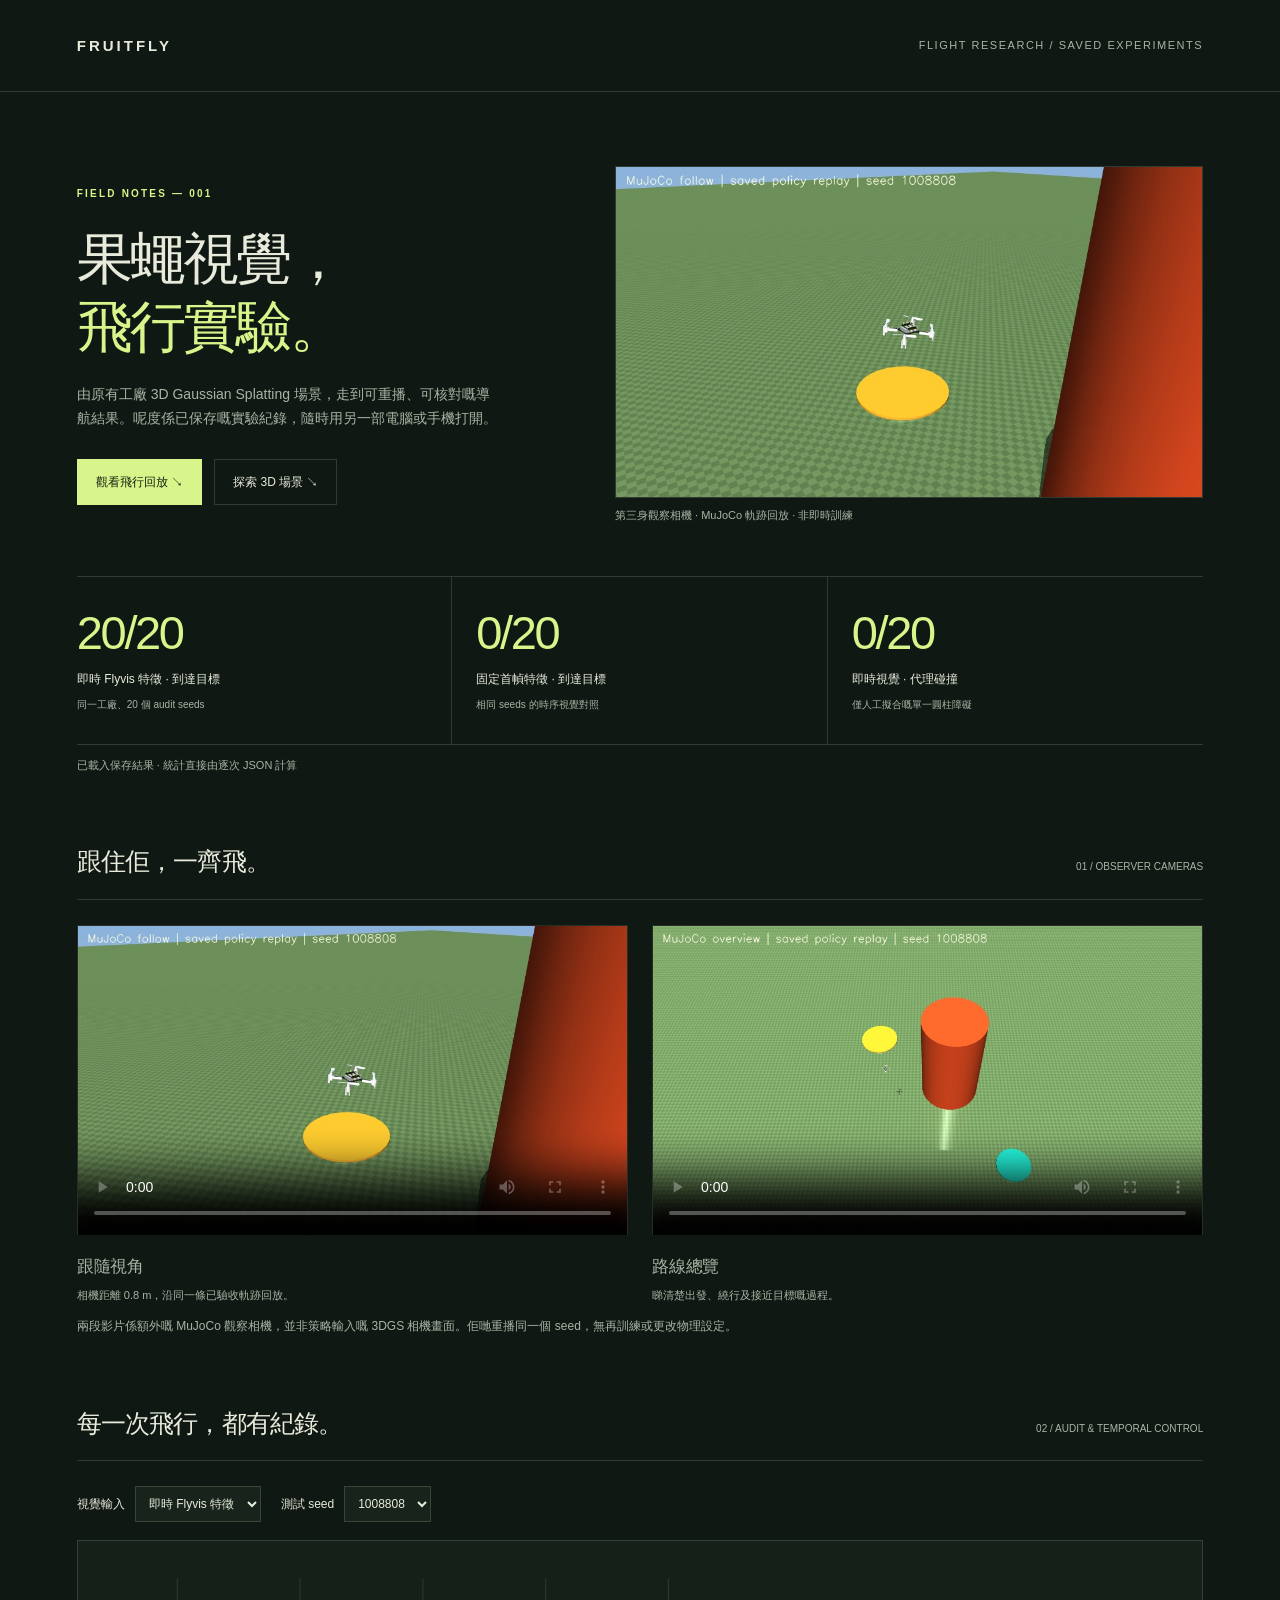
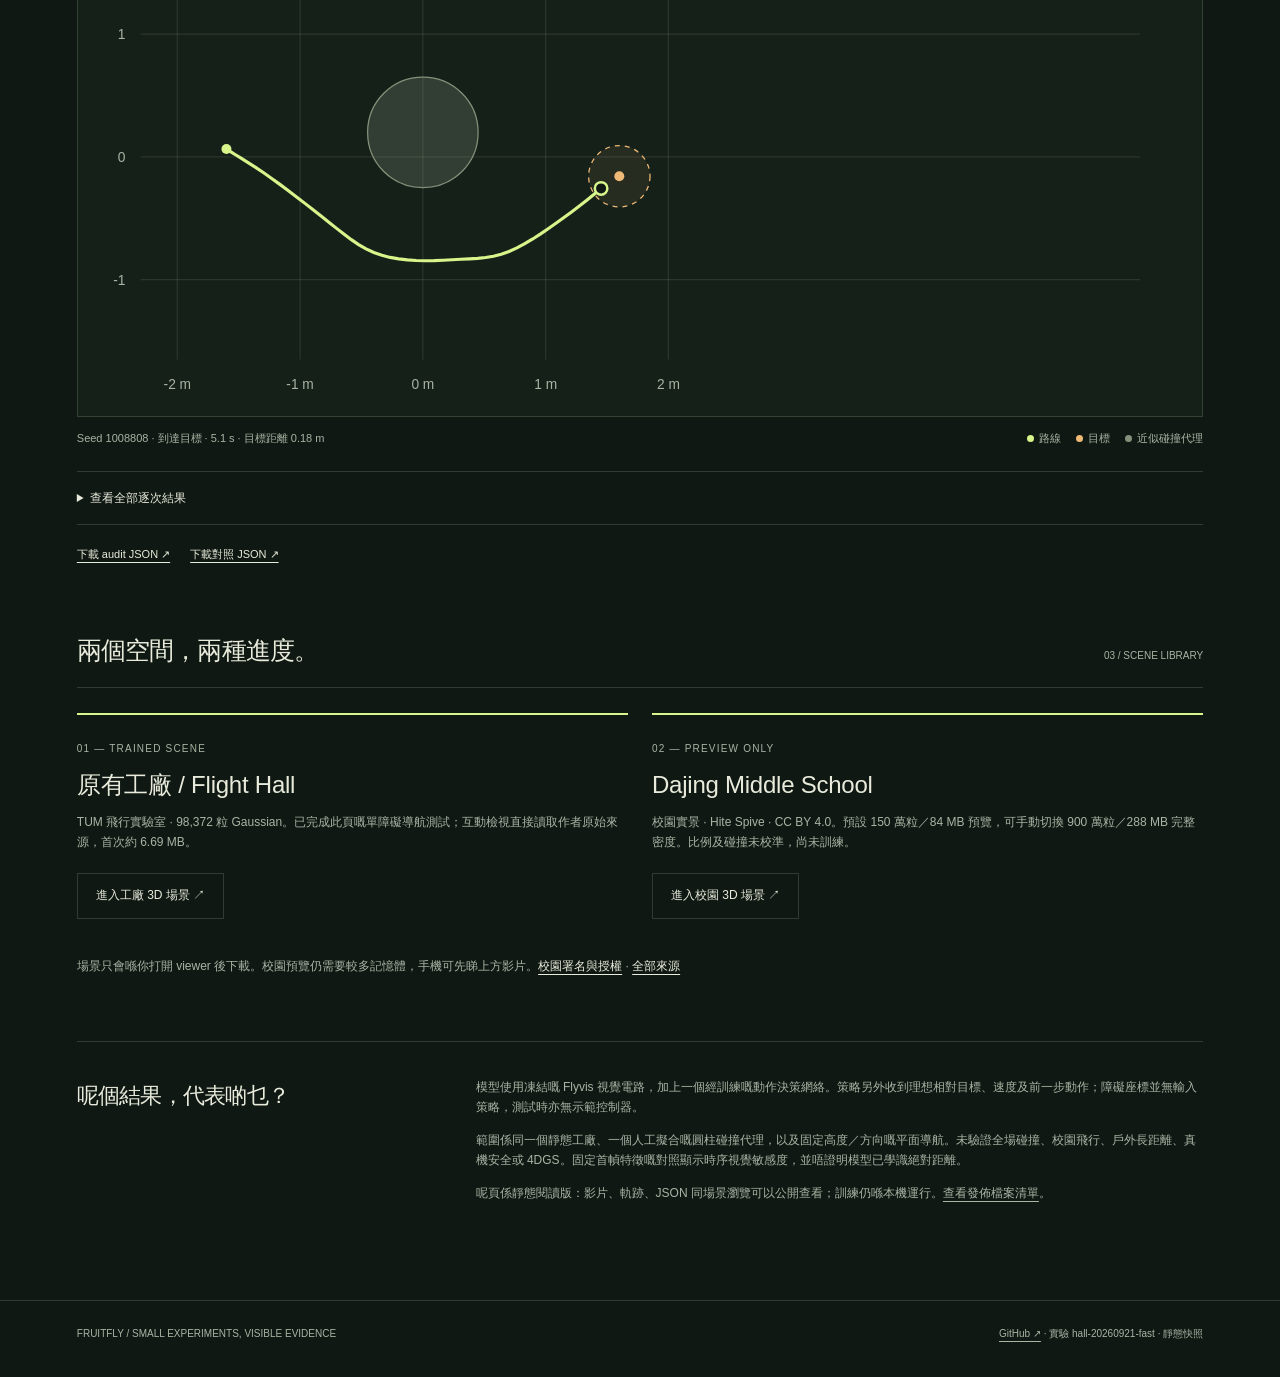
==== site/index.html @ 416f7c4f "Publish interactive scenes and saved flight experiments" ====
<!doctype html>
<html lang="zh-Hant">
<head>
<meta charset="utf-8"><meta name="viewport" content="width=device-width,initial-scale=1">
<meta name="description" content="FruitFly 果蠅視覺飛行實驗：已保存的真實 3DGS 工廠避障結果、軌跡回放與校園場景。">
<title>FruitFly · 飛行實驗紀錄</title>
<style>
:root{color-scheme:dark;--bg:#101813;--paper:#e8ebdb;--muted:#a9b4a4;--line:#d7e4c32b;--accent:#d7f58a;--amber:#efb976}*{box-sizing:border-box}body{margin:0;background:var(--bg);color:var(--paper);font-family:"Avenir Next","PingFang TC","Noto Sans TC",sans-serif;line-height:1.7}a{color:inherit;text-underline-offset:4px}button,select{font:inherit}a:focus-visible,button:focus-visible,select:focus-visible,summary:focus-visible{outline:2px solid var(--accent);outline-offset:5px}header,main,footer{max-width:1300px;margin:auto;padding-left:6vw;padding-right:6vw}header{height:92px;display:flex;justify-content:space-between;align-items:center;border-bottom:1px solid var(--line)}.brand{font-size:15px;font-weight:700;letter-spacing:.2em;text-decoration:none}.edition{color:var(--muted);font-size:11px;letter-spacing:.14em}.hero{padding-top:74px;display:grid;grid-template-columns:1fr 1.2fr;gap:48px;align-items:center}.eyebrow{font-size:10px;letter-spacing:.22em;font-weight:600;color:var(--accent);text-transform:uppercase}h1{font-weight:500;font-size:clamp(37px,4.4vw,64px);line-height:1.2;letter-spacing:-.05em;margin:23px 0}h1 span{color:var(--accent)}.lead{font-size:14px;color:var(--muted);max-width:420px}.actions{display:flex;gap:12px;flex-wrap:wrap;margin-top:28px}.button{display:inline-flex;align-items:center;justify-content:center;min-height:46px;padding:10px 18px;border:1px solid var(--line);text-decoration:none;font-size:12px}.button.primary{color:#182113;background:var(--accent);border-color:var(--accent)}.hero figure{margin:0;position:relative}.hero img{width:100%;height:auto;display:block;border:1px solid var(--line)}figcaption{font-size:11px;color:var(--muted);margin-top:9px;line-height:1.6}.metrics{display:grid;grid-template-columns:repeat(3,1fr);margin-top:52px;border-top:1px solid var(--line);border-bottom:1px solid var(--line)}.metric{padding:28px 24px;border-right:1px solid var(--line)}.metric:first-child{padding-left:0}.metric:last-child{border:0}.metric strong{display:block;color:var(--accent);font-size:47px;font-weight:400;line-height:1.2;letter-spacing:-.05em}.metric label{display:block;margin-top:7px;font-size:12px}.metric small{font-size:10px;color:var(--muted)}section{margin-top:65px}.section-title{display:flex;align-items:baseline;justify-content:space-between;gap:25px;border-bottom:1px solid var(--line);padding-bottom:16px;margin-bottom:25px}h2{font-size:25px;font-weight:500;letter-spacing:-.035em;margin:0}.section-title small{font-size:10px;color:var(--muted)}.video-grid{display:grid;grid-template-columns:1fr 1fr;gap:24px}.video-grid figure{margin:0}video{display:block;width:100%;background:#050905;border:1px solid var(--line)}h3{font-size:17px;font-weight:500;letter-spacing:-.01em;margin:18px 0 6px}.video-grid p,.scene-card p{font-size:12px;color:var(--muted);margin:0}.scene-grid{display:grid;grid-template-columns:1fr 1fr;gap:24px}.scene-card{border-top:2px solid var(--accent);padding:25px 0}.scene-card h3{font-size:24px;margin-top:8px}.scene-card .number{font-size:10px;color:var(--muted);letter-spacing:.12em}.scene-card .button{margin-top:20px}.note{color:var(--muted);font-size:12px;max-width:880px}.note a{color:var(--paper)}.controls{display:flex;gap:20px;flex-wrap:wrap;align-items:center;margin-bottom:18px;font-size:12px}.controls label{display:flex;gap:10px;align-items:center}.controls select{background:#18241b;color:var(--paper);border:1px solid var(--line);padding:9px;font-size:12px}#plot{width:100%;height:auto;display:block;border:1px solid var(--line);background:#152019}.plot-caption{display:flex;justify-content:space-between;gap:15px;flex-wrap:wrap;font-size:11px;color:var(--muted);margin-top:12px}.legend{display:flex;gap:15px}.dot{width:7px;height:7px;display:inline-block;border-radius:50%;margin-right:5px;background:var(--accent)}.dot.amber{background:var(--amber)}.dot.grey{background:#83917a}details{margin-top:23px;padding:16px 0;border-top:1px solid var(--line);border-bottom:1px solid var(--line)}summary{cursor:pointer;font-size:12px}.table-wrap{overflow-x:auto;margin-top:20px}table{border-collapse:collapse;width:100%;font-size:11px;white-space:nowrap;text-align:left}th,td{padding:10px;border-bottom:1px solid var(--line)}th{font-weight:500;color:var(--muted)}.downloads{display:flex;gap:20px;flex-wrap:wrap;margin-top:20px;font-size:11px}.scope{display:grid;grid-template-columns:1fr 2fr;gap:35px;padding:35px 0;border-top:1px solid var(--line)}.scope p{font-size:12px;color:var(--muted);margin:0 0 12px}.scope h2{font-size:22px}footer{margin-top:50px;padding-top:24px;padding-bottom:35px;border-top:1px solid var(--line);display:flex;justify-content:space-between;gap:20px;color:var(--muted);font-size:10px}.error{color:#ffbd9c}button{cursor:pointer}#load-status{font-size:11px;color:var(--muted);min-height:1.7em}@media(max-width:760px){header{height:75px}.edition{font-size:9px;letter-spacing:0}.hero{grid-template-columns:1fr;gap:25px;padding-top:40px}h1{font-size:44px}.hero .lead{max-width:none}.metrics{margin-top:30px}.metric{padding:20px 12px}.metric strong{font-size:32px}.metric label{font-size:10px}.metric small{font-size:9px}.video-grid,.scene-grid,.scope{grid-template-columns:1fr}.section-title{display:block}.section-title small{display:block;margin-top:9px}section{margin-top:45px}footer{display:block}footer span{display:block;margin-top:6px}.controls{gap:12px}}@media(prefers-reduced-motion:no-preference){.hero{animation:arrive .65s ease-out}@keyframes arrive{from{opacity:0;transform:translateY(8px)}to{opacity:1;transform:none}}}
</style>
</head><body>
<header><a href="./index.html" class="brand">FRUITFLY</a><div class="edition">FLIGHT RESEARCH / SAVED EXPERIMENTS</div></header>
<main>
<div class="hero"><div><div class="eyebrow">Field notes — 001</div><h1>果蠅視覺，<br><span>飛行實驗。</span></h1><p class="lead">由原有工廠 3D Gaussian Splatting 場景，走到可重播、可核對嘅導航結果。呢度係已保存嘅實驗紀錄，隨時用另一部電腦或手機打開。</p><div class="actions"><a class="button primary" href="#replays">觀看飛行回放 ↘</a><a class="button" href="#scenes">探索 3D 場景 ↘</a></div></div><figure><img src="media/observer-follow.jpg" width="960" height="540" alt="MuJoCo 第三身相機呈現無人機沿已驗收軌跡飛行"><figcaption>第三身觀察相機 · MuJoCo 軌跡回放 · 非即時訓練</figcaption></figure></div>
<div class="metrics" aria-label="已保存驗收數據"><div class="metric"><strong id="success">—</strong><label>即時 Flyvis 特徵 · 到達目標</label><small>同一工廠、20 個 audit seeds</small></div><div class="metric"><strong id="stale">—</strong><label>固定首幀特徵 · 到達目標</label><small>相同 seeds 的時序視覺對照</small></div><div class="metric"><strong id="collisions">—</strong><label>即時視覺 · 代理碰撞</label><small>僅人工擬合嘅單一圓柱障礙</small></div></div>
<p id="load-status" role="status">載入已保存結果…</p>
<section id="replays"><div class="section-title"><h2>跟住佢，一齊飛。</h2><small>01 / OBSERVER CAMERAS</small></div><div class="video-grid"><figure><video controls playsinline preload="metadata" poster="media/observer-follow.jpg" src="media/observer-follow.mp4" aria-label="無人機後方跟拍回放"></video><figcaption><h3>跟隨視角</h3>相機距離 0.8 m，沿同一條已驗收軌跡回放。</figcaption></figure><figure><video controls playsinline preload="metadata" poster="media/observer-overview.jpg" src="media/observer-overview.mp4" aria-label="無人機路線總覽回放"></video><figcaption><h3>路線總覽</h3>睇清楚出發、繞行及接近目標嘅過程。</figcaption></figure></div><p class="note">兩段影片係額外嘅 MuJoCo 觀察相機，並非策略輸入嘅 3DGS 相機畫面。佢哋重播同一個 seed，無再訓練或更改物理設定。</p></section>
<section id="results"><div class="section-title"><h2>每一次飛行，都有紀錄。</h2><small>02 / AUDIT & TEMPORAL CONTROL</small></div><div class="controls"><label>視覺輸入<select id="mode"><option value="audit">即時 Flyvis 特徵</option><option value="stale">固定首幀特徵</option></select></label><label>測試 seed<select id="seed" aria-label="測試 seed"></select></label></div><svg id="plot" viewBox="0 0 900 380" role="img" aria-label="已保存飛行軌跡俯視圖"></svg><div class="plot-caption"><span id="episode-label">—</span><div class="legend"><span><i class="dot"></i>路線</span><span><i class="dot amber"></i>目標</span><span><i class="dot grey"></i>近似碰撞代理</span></div></div><details><summary>查看全部逐次結果</summary><div class="table-wrap"><table><thead><tr><th>Seed</th><th>到達</th><th>碰撞</th><th>時間</th><th>目標距離</th><th>結束原因</th></tr></thead><tbody id="rows"></tbody></table></div></details><div class="downloads"><a href="data/hall-audit.json" download>下載 audit JSON ↗</a><a href="data/hall-stale-vision.json" download>下載對照 JSON ↗</a></div></section>
<section id="scenes"><div class="section-title"><h2>兩個空間，兩種進度。</h2><small>03 / SCENE LIBRARY</small></div><div class="scene-grid"><article class="scene-card"><div class="number">01 — TRAINED SCENE</div><h3>原有工廠 / Flight Hall</h3><p>TUM 飛行實驗室 · 98,372 粒 Gaussian。已完成此頁嘅單障礙導航測試；互動檢視直接讀取作者原始來源，首次約 6.69 MB。</p><a class="button" href="scene.html?scene=hall">進入工廠 3D 場景 ↗</a></article><article class="scene-card"><div class="number">02 — PREVIEW ONLY</div><h3>Dajing Middle School</h3><p>校園實景 · Hite Spive · CC BY 4.0。預設 150 萬粒／84 MB 預覽，可手動切換 900 萬粒／288 MB 完整密度。比例及碰撞未校準，尚未訓練。</p><a class="button" href="scene.html?scene=dajing">進入校園 3D 場景 ↗</a></article></div><p class="note">場景只會喺你打開 viewer 後下載。校園預覽仍需要較多記憶體，手機可先睇上方影片。<a href="licenses/dajing-LICENSE.txt">校園署名與授權</a> · <a href="licenses/ATTRIBUTION.txt">全部來源</a></p></section>
<section class="scope"><h2>呢個結果，代表啲乜？</h2><div><p>模型使用凍結嘅 Flyvis 視覺電路，加上一個經訓練嘅動作決策網絡。策略另外收到理想相對目標、速度及前一步動作；障礙座標並無輸入策略，測試時亦無示範控制器。</p><p>範圍係同一個靜態工廠、一個人工擬合嘅圓柱碰撞代理，以及固定高度／方向嘅平面導航。未驗證全場碰撞、校園飛行、戶外長距離、真機安全或 4DGS。固定首幀特徵嘅對照顯示時序視覺敏感度，並唔證明模型已學識絕對距離。</p><p>呢頁係靜態閱讀版：影片、軌跡、JSON 同場景瀏覽可以公開查看；訓練仍喺本機運行。<a href="publication-manifest.json">查看發佈檔案清單</a>。</p></div></section>
</main><footer><span>FRUITFLY / SMALL EXPERIMENTS, VISIBLE EVIDENCE</span><span><a href="https://github.com/xiaoyh-code/fruitfly-flight-lab" target="_blank" rel="noreferrer">GitHub ↗</a> · <span id="snapshot">已保存實驗快照</span></span></footer>
<script>
const $=id=>document.getElementById(id);let reports={};
function draw(){const r=reports[$('mode').value];if(!r)return;const e=r.episodes.find(x=>String(x.seed)===$('seed').value)||r.episodes[0];const tr=e.trajectory_xyz||[];const all=tr.concat([[0,.2],[1.6,e.goal[1]],[-1.6,0]]);let xmin=Math.min(-2,...all.map(p=>p[0]))-.3,xmax=Math.max(2,...all.map(p=>p[0]))+.3,ymin=Math.min(-1.4,...all.map(p=>p[1]))-.25,ymax=Math.max(1.0,...all.map(p=>p[1]))+.25;const s=Math.min(800/(xmax-xmin),285/(ymax-ymin));const x=v=>50+(v-xmin)*s,y=v=>335-(v-ymin)*s;let svg='';for(let q=Math.ceil(xmin);q<=xmax;q++){svg+=`<path d="M ${x(q)} 30 V 335" stroke="#d7e4c31c"/><text x="${x(q)}" y="359" fill="#a9b4a4" font-size="11" text-anchor="middle">${q} m</text>`;}for(let q=Math.ceil(ymin);q<=ymax;q++){svg+=`<path d="M 50 ${y(q)} H 850" stroke="#d7e4c31c"/><text x="38" y="${y(q)+4}" fill="#a9b4a4" font-size="11" text-anchor="end">${q}</text>`;}svg+=`<circle cx="${x(0)}" cy="${y(.2)}" r="${.45*s}" fill="#83917a45" stroke="#83917a"/><circle cx="${x(e.goal[0])}" cy="${y(e.goal[1])}" r="${.25*s}" fill="#efb97615" stroke="#efb976" stroke-dasharray="4 4"/><circle cx="${x(e.goal[0])}" cy="${y(e.goal[1])}" r="4" fill="#efb976"/><polyline points="${tr.map(p=>`${x(p[0])},${y(p[1])}`).join(' ')}" fill="none" stroke="#d7f58a" stroke-width="2.5"/>`;if(tr.length)svg+=`<circle cx="${x(tr[0][0])}" cy="${y(tr[0][1])}" r="4" fill="#d7f58a"/><circle cx="${x(tr.at(-1)[0])}" cy="${y(tr.at(-1)[1])}" r="5" fill="#101813" stroke="#d7f58a" stroke-width="2"/>`;$('plot').innerHTML=svg;$('episode-label').textContent=`Seed ${e.seed} · ${e.success?'到達目標':'未到達'} · ${e.seconds.toFixed(1)} s · 目標距離 ${e.final_distance.toFixed(2)} m`;}
function selectReport(){const r=reports[$('mode').value];const prior=$('seed').value;$('seed').replaceChildren(...r.episodes.map(e=>new Option(String(e.seed),String(e.seed))));if(r.episodes.some(e=>String(e.seed)===prior))$('seed').value=prior;$('rows').replaceChildren(...r.episodes.map(e=>{const row=document.createElement('tr');[e.seed,e.success?'成功':'未到達',e.collision?'有':'無',`${e.seconds.toFixed(1)} s`,`${e.final_distance.toFixed(2)} m`,e.failure_reason||'—'].forEach(v=>{const cell=document.createElement('td');cell.textContent=v;row.append(cell)});return row}));draw();}
(async()=>{try{const load=async path=>{const r=await fetch(path);if(!r.ok)throw Error(`無法讀取 ${path}`);return r.json()};const [a,b]=await Promise.all([load('data/hall-audit.json'),load('data/hall-stale-vision.json')]);reports={audit:a,stale:b};const tally=r=>`${r.episodes.filter(e=>e.success).length}/${r.episodes.length}`;$('success').textContent=tally(a);$('stale').textContent=tally(b);$('collisions').textContent=`${a.episodes.filter(e=>e.collision).length}/${a.episodes.length}`;$('load-status').textContent='已載入保存結果 · 統計直接由逐次 JSON 計算';$('snapshot').textContent=`實驗 ${a.run_id} · 靜態快照`;$('mode').onchange=selectReport;$('seed').onchange=draw;selectReport()}catch(err){$('load-status').textContent=err.message;$('load-status').className='error';console.error(err)}})();
</script></body></html>
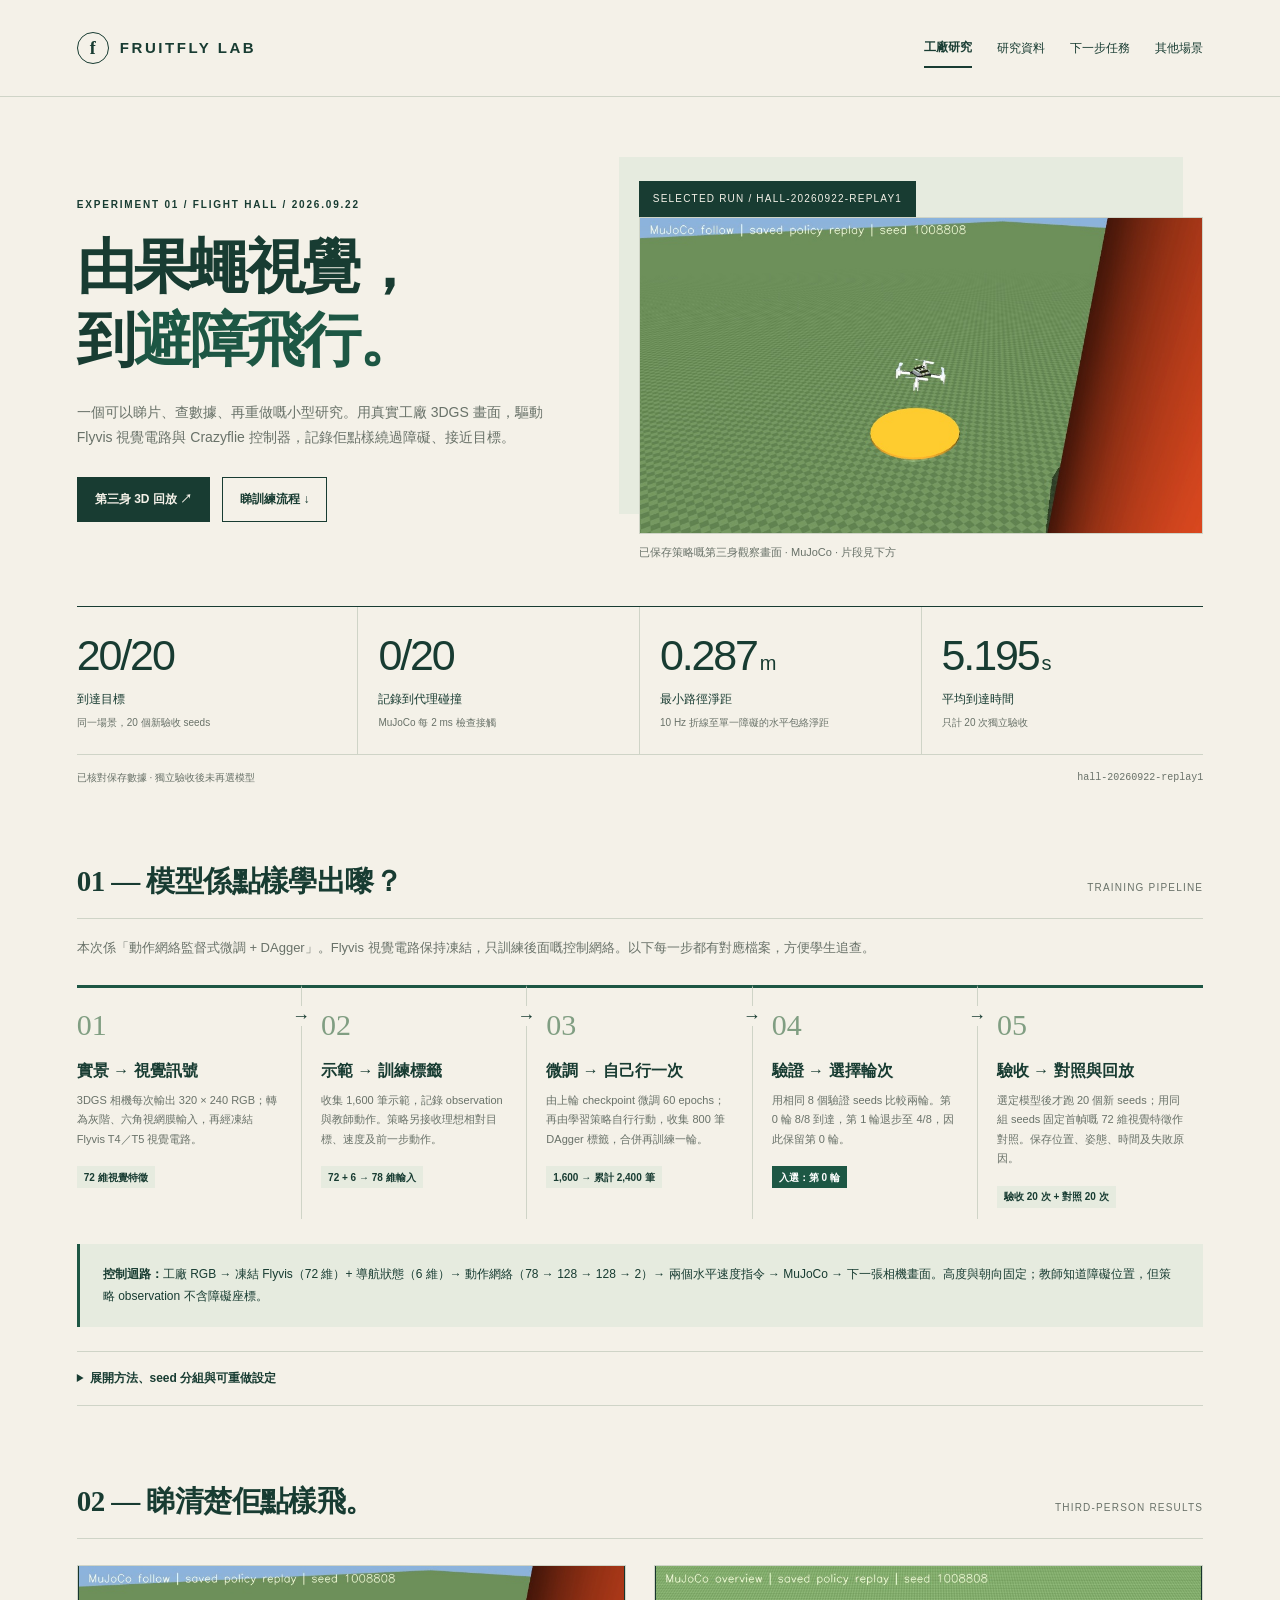
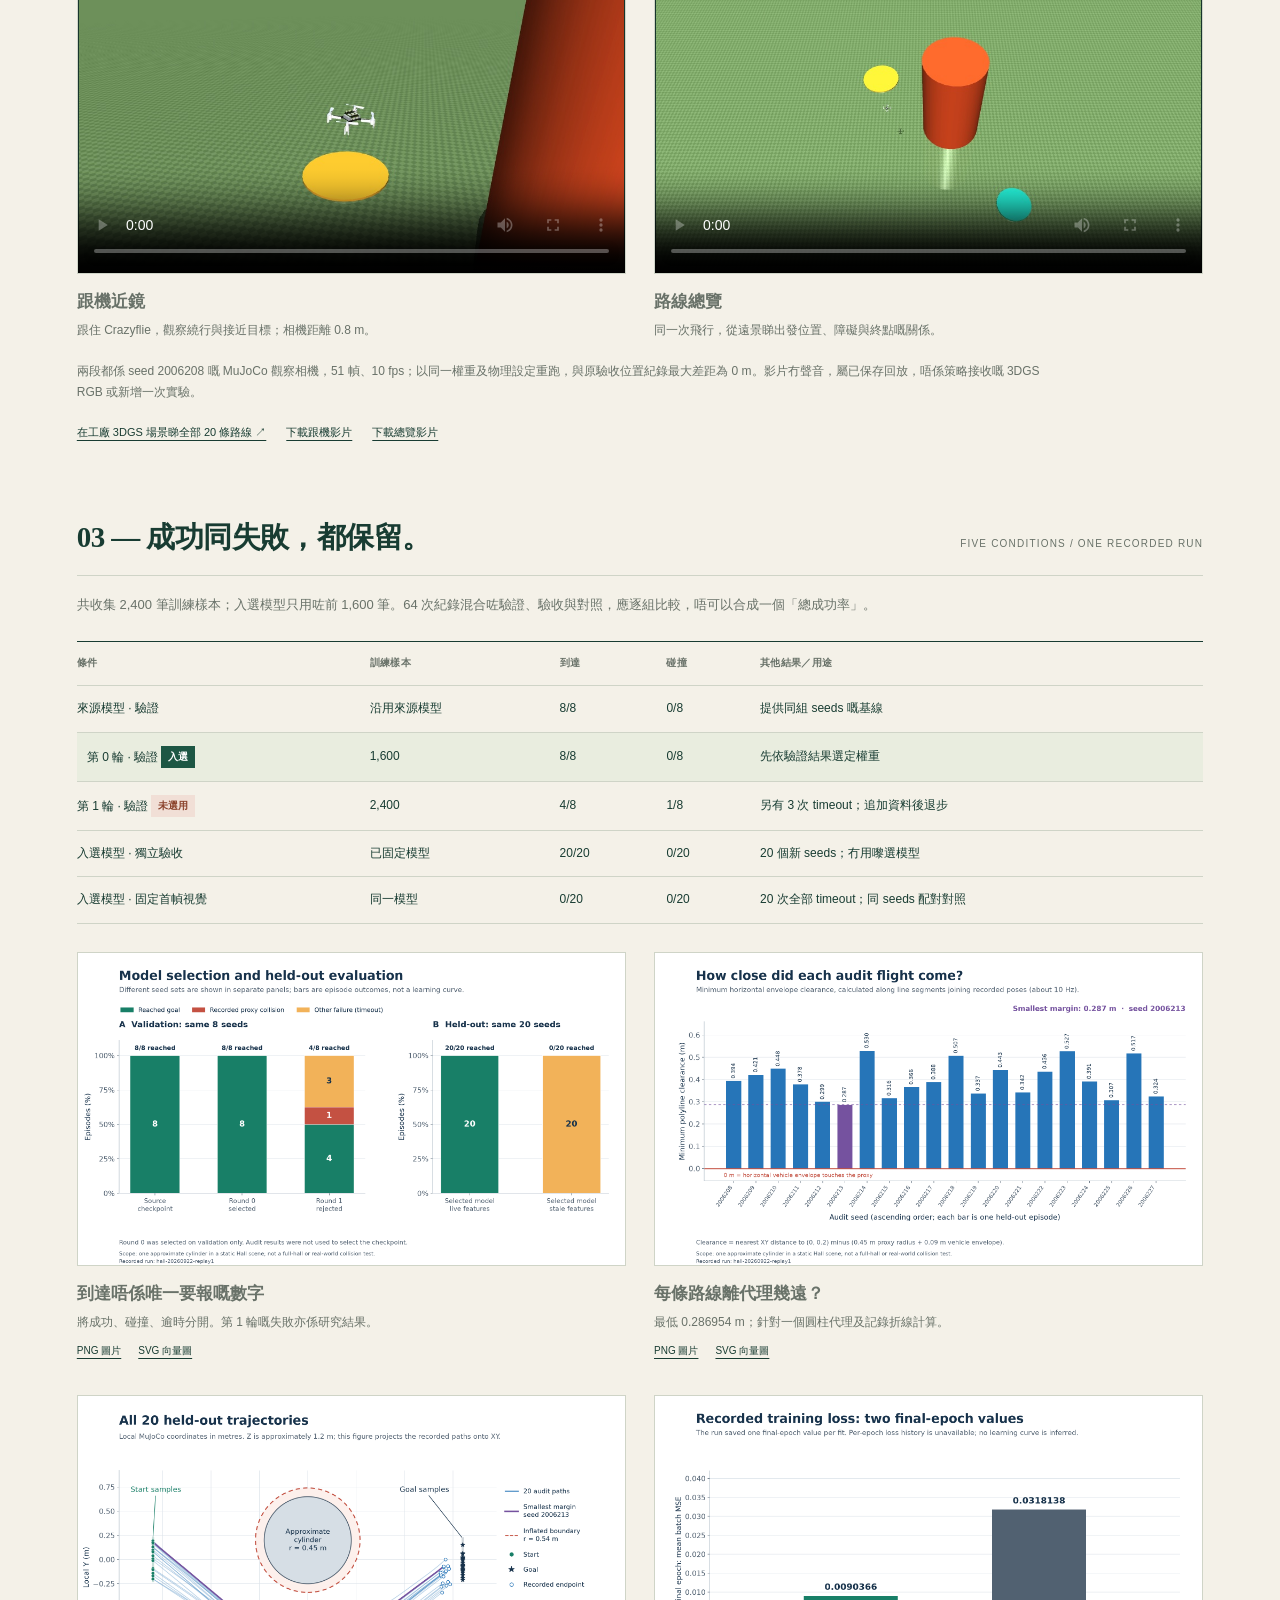
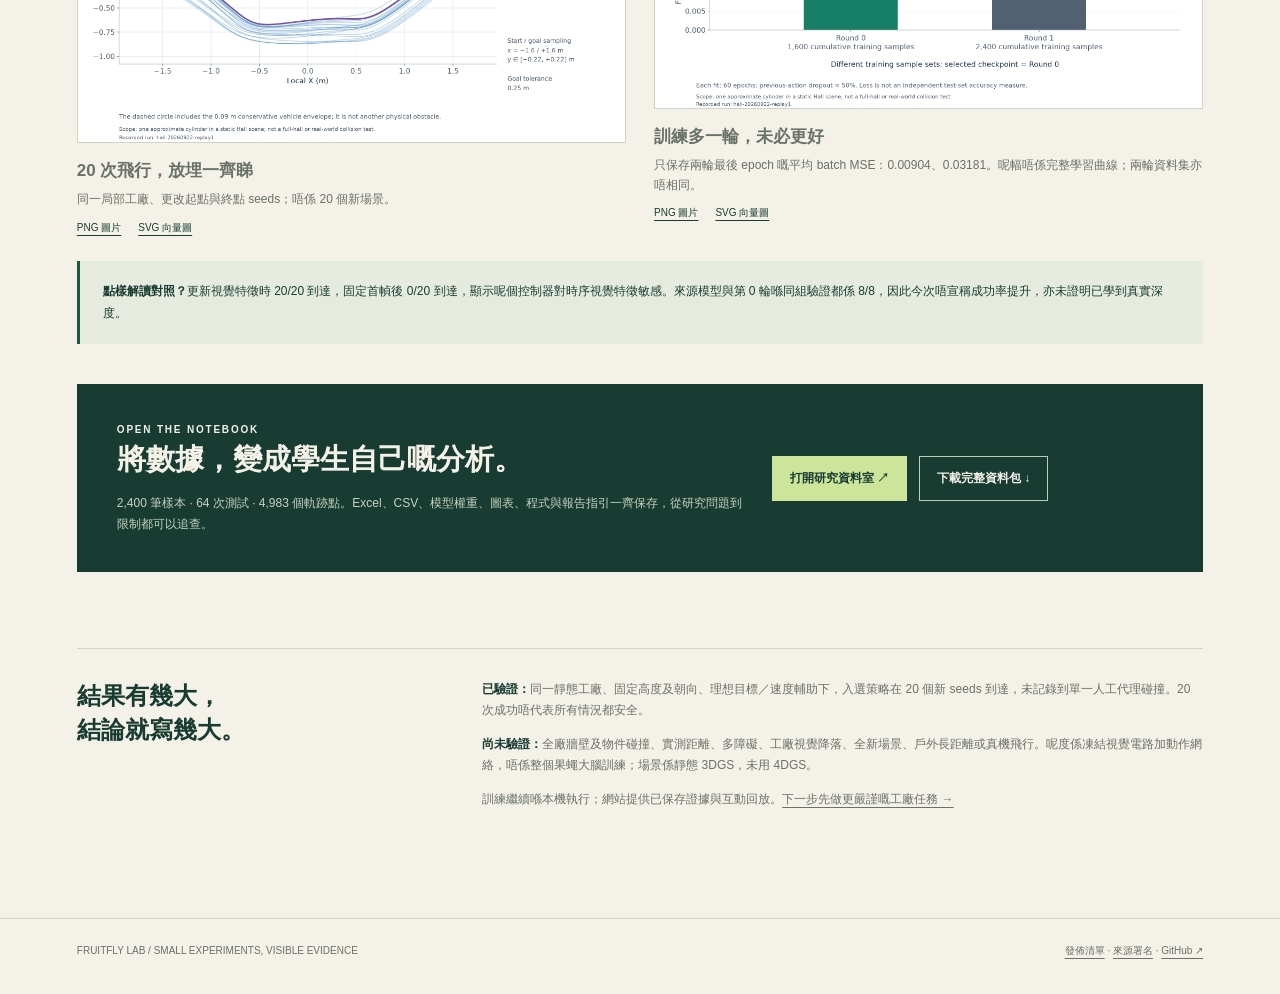
==== commit a2aaa424: "Publish factory training pipeline, results and student research data" ====
--- a/site/index.html
+++ b/site/index.html
@@ -1,26 +1,27 @@
 <!doctype html>
 <html lang="zh-Hant">
-<head>
-<meta charset="utf-8"><meta name="viewport" content="width=device-width,initial-scale=1">
-<meta name="description" content="FruitFly 果蠅視覺飛行實驗：已保存的真實 3DGS 工廠避障結果、軌跡回放與校園場景。">
-<title>FruitFly · 飛行實驗紀錄</title>
-<style>
-:root{color-scheme:dark;--bg:#101813;--paper:#e8ebdb;--muted:#a9b4a4;--line:#d7e4c32b;--accent:#d7f58a;--amber:#efb976}*{box-sizing:border-box}body{margin:0;background:var(--bg);color:var(--paper);font-family:"Avenir Next","PingFang TC","Noto Sans TC",sans-serif;line-height:1.7}a{color:inherit;text-underline-offset:4px}button,select{font:inherit}a:focus-visible,button:focus-visible,select:focus-visible,summary:focus-visible{outline:2px solid var(--accent);outline-offset:5px}header,main,footer{max-width:1300px;margin:auto;padding-left:6vw;padding-right:6vw}header{height:92px;display:flex;justify-content:space-between;align-items:center;border-bottom:1px solid var(--line)}.brand{font-size:15px;font-weight:700;letter-spacing:.2em;text-decoration:none}.edition{color:var(--muted);font-size:11px;letter-spacing:.14em}.hero{padding-top:74px;display:grid;grid-template-columns:1fr 1.2fr;gap:48px;align-items:center}.eyebrow{font-size:10px;letter-spacing:.22em;font-weight:600;color:var(--accent);text-transform:uppercase}h1{font-weight:500;font-size:clamp(37px,4.4vw,64px);line-height:1.2;letter-spacing:-.05em;margin:23px 0}h1 span{color:var(--accent)}.lead{font-size:14px;color:var(--muted);max-width:420px}.actions{display:flex;gap:12px;flex-wrap:wrap;margin-top:28px}.button{display:inline-flex;align-items:center;justify-content:center;min-height:46px;padding:10px 18px;border:1px solid var(--line);text-decoration:none;font-size:12px}.button.primary{color:#182113;background:var(--accent);border-color:var(--accent)}.hero figure{margin:0;position:relative}.hero img{width:100%;height:auto;display:block;border:1px solid var(--line)}figcaption{font-size:11px;color:var(--muted);margin-top:9px;line-height:1.6}.metrics{display:grid;grid-template-columns:repeat(3,1fr);margin-top:52px;border-top:1px solid var(--line);border-bottom:1px solid var(--line)}.metric{padding:28px 24px;border-right:1px solid var(--line)}.metric:first-child{padding-left:0}.metric:last-child{border:0}.metric strong{display:block;color:var(--accent);font-size:47px;font-weight:400;line-height:1.2;letter-spacing:-.05em}.metric label{display:block;margin-top:7px;font-size:12px}.metric small{font-size:10px;color:var(--muted)}section{margin-top:65px}.section-title{display:flex;align-items:baseline;justify-content:space-between;gap:25px;border-bottom:1px solid var(--line);padding-bottom:16px;margin-bottom:25px}h2{font-size:25px;font-weight:500;letter-spacing:-.035em;margin:0}.section-title small{font-size:10px;color:var(--muted)}.video-grid{display:grid;grid-template-columns:1fr 1fr;gap:24px}.video-grid figure{margin:0}video{display:block;width:100%;background:#050905;border:1px solid var(--line)}h3{font-size:17px;font-weight:500;letter-spacing:-.01em;margin:18px 0 6px}.video-grid p,.scene-card p{font-size:12px;color:var(--muted);margin:0}.scene-grid{display:grid;grid-template-columns:1fr 1fr;gap:24px}.scene-card{border-top:2px solid var(--accent);padding:25px 0}.scene-card h3{font-size:24px;margin-top:8px}.scene-card .number{font-size:10px;color:var(--muted);letter-spacing:.12em}.scene-card .button{margin-top:20px}.note{color:var(--muted);font-size:12px;max-width:880px}.note a{color:var(--paper)}.controls{display:flex;gap:20px;flex-wrap:wrap;align-items:center;margin-bottom:18px;font-size:12px}.controls label{display:flex;gap:10px;align-items:center}.controls select{background:#18241b;color:var(--paper);border:1px solid var(--line);padding:9px;font-size:12px}#plot{width:100%;height:auto;display:block;border:1px solid var(--line);background:#152019}.plot-caption{display:flex;justify-content:space-between;gap:15px;flex-wrap:wrap;font-size:11px;color:var(--muted);margin-top:12px}.legend{display:flex;gap:15px}.dot{width:7px;height:7px;display:inline-block;border-radius:50%;margin-right:5px;background:var(--accent)}.dot.amber{background:var(--amber)}.dot.grey{background:#83917a}details{margin-top:23px;padding:16px 0;border-top:1px solid var(--line);border-bottom:1px solid var(--line)}summary{cursor:pointer;font-size:12px}.table-wrap{overflow-x:auto;margin-top:20px}table{border-collapse:collapse;width:100%;font-size:11px;white-space:nowrap;text-align:left}th,td{padding:10px;border-bottom:1px solid var(--line)}th{font-weight:500;color:var(--muted)}.downloads{display:flex;gap:20px;flex-wrap:wrap;margin-top:20px;font-size:11px}.scope{display:grid;grid-template-columns:1fr 2fr;gap:35px;padding:35px 0;border-top:1px solid var(--line)}.scope p{font-size:12px;color:var(--muted);margin:0 0 12px}.scope h2{font-size:22px}footer{margin-top:50px;padding-top:24px;padding-bottom:35px;border-top:1px solid var(--line);display:flex;justify-content:space-between;gap:20px;color:var(--muted);font-size:10px}.error{color:#ffbd9c}button{cursor:pointer}#load-status{font-size:11px;color:var(--muted);min-height:1.7em}@media(max-width:760px){header{height:75px}.edition{font-size:9px;letter-spacing:0}.hero{grid-template-columns:1fr;gap:25px;padding-top:40px}h1{font-size:44px}.hero .lead{max-width:none}.metrics{margin-top:30px}.metric{padding:20px 12px}.metric strong{font-size:32px}.metric label{font-size:10px}.metric small{font-size:9px}.video-grid,.scene-grid,.scope{grid-template-columns:1fr}.section-title{display:block}.section-title small{display:block;margin-top:9px}section{margin-top:45px}footer{display:block}footer span{display:block;margin-top:6px}.controls{gap:12px}}@media(prefers-reduced-motion:no-preference){.hero{animation:arrive .65s ease-out}@keyframes arrive{from{opacity:0;transform:translateY(8px)}to{opacity:1;transform:none}}}
-</style>
-</head><body>
-<header><a href="./index.html" class="brand">FRUITFLY</a><div class="edition">FLIGHT RESEARCH / SAVED EXPERIMENTS</div></header>
+<head><meta charset="utf-8"><meta name="viewport" content="width=device-width,initial-scale=1"><meta name="description" content="FruitFly 工廠飛行實驗：凍結果蠅視覺電路、示範學習與 DAgger 的訓練流程，完整驗收結果、第三身影片、圖表及中學生研究資料。"><title>FruitFly · 工廠飛行研究</title><link rel="stylesheet" href="lib/public-lab.css"></head>
+<body>
+<header><a class="brand" href="index.html"><span class="brand-mark" aria-hidden="true">f</span>FRUITFLY LAB</a><nav class="nav" aria-label="主要導覽"><a href="index.html" aria-current="page">工廠研究</a><a href="research/hall-20260922-replay1/">研究資料</a><a href="roadmap.html">下一步任務</a><a href="scenes.html">其他場景</a></nav></header>
 <main>
-<div class="hero"><div><div class="eyebrow">Field notes — 001</div><h1>果蠅視覺，<br><span>飛行實驗。</span></h1><p class="lead">由原有工廠 3D Gaussian Splatting 場景，走到可重播、可核對嘅導航結果。呢度係已保存嘅實驗紀錄，隨時用另一部電腦或手機打開。</p><div class="actions"><a class="button primary" href="#replays">觀看飛行回放 ↘</a><a class="button" href="#scenes">探索 3D 場景 ↘</a></div></div><figure><img src="media/observer-follow.jpg" width="960" height="540" alt="MuJoCo 第三身相機呈現無人機沿已驗收軌跡飛行"><figcaption>第三身觀察相機 · MuJoCo 軌跡回放 · 非即時訓練</figcaption></figure></div>
-<div class="metrics" aria-label="已保存驗收數據"><div class="metric"><strong id="success">—</strong><label>即時 Flyvis 特徵 · 到達目標</label><small>同一工廠、20 個 audit seeds</small></div><div class="metric"><strong id="stale">—</strong><label>固定首幀特徵 · 到達目標</label><small>相同 seeds 的時序視覺對照</small></div><div class="metric"><strong id="collisions">—</strong><label>即時視覺 · 代理碰撞</label><small>僅人工擬合嘅單一圓柱障礙</small></div></div>
-<p id="load-status" role="status">載入已保存結果…</p>
-<section id="replays"><div class="section-title"><h2>跟住佢，一齊飛。</h2><small>01 / OBSERVER CAMERAS</small></div><div class="video-grid"><figure><video controls playsinline preload="metadata" poster="media/observer-follow.jpg" src="media/observer-follow.mp4" aria-label="無人機後方跟拍回放"></video><figcaption><h3>跟隨視角</h3>相機距離 0.8 m，沿同一條已驗收軌跡回放。</figcaption></figure><figure><video controls playsinline preload="metadata" poster="media/observer-overview.jpg" src="media/observer-overview.mp4" aria-label="無人機路線總覽回放"></video><figcaption><h3>路線總覽</h3>睇清楚出發、繞行及接近目標嘅過程。</figcaption></figure></div><p class="note">兩段影片係額外嘅 MuJoCo 觀察相機，並非策略輸入嘅 3DGS 相機畫面。佢哋重播同一個 seed，無再訓練或更改物理設定。</p></section>
-<section id="results"><div class="section-title"><h2>每一次飛行，都有紀錄。</h2><small>02 / AUDIT & TEMPORAL CONTROL</small></div><div class="controls"><label>視覺輸入<select id="mode"><option value="audit">即時 Flyvis 特徵</option><option value="stale">固定首幀特徵</option></select></label><label>測試 seed<select id="seed" aria-label="測試 seed"></select></label></div><svg id="plot" viewBox="0 0 900 380" role="img" aria-label="已保存飛行軌跡俯視圖"></svg><div class="plot-caption"><span id="episode-label">—</span><div class="legend"><span><i class="dot"></i>路線</span><span><i class="dot amber"></i>目標</span><span><i class="dot grey"></i>近似碰撞代理</span></div></div><details><summary>查看全部逐次結果</summary><div class="table-wrap"><table><thead><tr><th>Seed</th><th>到達</th><th>碰撞</th><th>時間</th><th>目標距離</th><th>結束原因</th></tr></thead><tbody id="rows"></tbody></table></div></details><div class="downloads"><a href="data/hall-audit.json" download>下載 audit JSON ↗</a><a href="data/hall-stale-vision.json" download>下載對照 JSON ↗</a></div></section>
-<section id="scenes"><div class="section-title"><h2>兩個空間，兩種進度。</h2><small>03 / SCENE LIBRARY</small></div><div class="scene-grid"><article class="scene-card"><div class="number">01 — TRAINED SCENE</div><h3>原有工廠 / Flight Hall</h3><p>TUM 飛行實驗室 · 98,372 粒 Gaussian。已完成此頁嘅單障礙導航測試；互動檢視直接讀取作者原始來源，首次約 6.69 MB。</p><a class="button" href="scene.html?scene=hall">進入工廠 3D 場景 ↗</a></article><article class="scene-card"><div class="number">02 — PREVIEW ONLY</div><h3>Dajing Middle School</h3><p>校園實景 · Hite Spive · CC BY 4.0。預設 150 萬粒／84 MB 預覽，可手動切換 900 萬粒／288 MB 完整密度。比例及碰撞未校準，尚未訓練。</p><a class="button" href="scene.html?scene=dajing">進入校園 3D 場景 ↗</a></article></div><p class="note">場景只會喺你打開 viewer 後下載。校園預覽仍需要較多記憶體，手機可先睇上方影片。<a href="licenses/dajing-LICENSE.txt">校園署名與授權</a> · <a href="licenses/ATTRIBUTION.txt">全部來源</a></p></section>
-<section class="scope"><h2>呢個結果，代表啲乜？</h2><div><p>模型使用凍結嘅 Flyvis 視覺電路，加上一個經訓練嘅動作決策網絡。策略另外收到理想相對目標、速度及前一步動作；障礙座標並無輸入策略，測試時亦無示範控制器。</p><p>範圍係同一個靜態工廠、一個人工擬合嘅圓柱碰撞代理，以及固定高度／方向嘅平面導航。未驗證全場碰撞、校園飛行、戶外長距離、真機安全或 4DGS。固定首幀特徵嘅對照顯示時序視覺敏感度，並唔證明模型已學識絕對距離。</p><p>呢頁係靜態閱讀版：影片、軌跡、JSON 同場景瀏覽可以公開查看；訓練仍喺本機運行。<a href="publication-manifest.json">查看發佈檔案清單</a>。</p></div></section>
-</main><footer><span>FRUITFLY / SMALL EXPERIMENTS, VISIBLE EVIDENCE</span><span><a href="https://github.com/xiaoyh-code/fruitfly-flight-lab" target="_blank" rel="noreferrer">GitHub ↗</a> · <span id="snapshot">已保存實驗快照</span></span></footer>
+<div class="hero"><div><div class="eyebrow">Experiment 01 / Flight Hall / 2026.09.22</div><h1>由果蠅視覺，<br>到<em>避障飛行。</em></h1><p class="lead">一個可以睇片、查數據、再重做嘅小型研究。用真實工廠 3DGS 畫面，驅動 Flyvis 視覺電路與 Crazyflie 控制器，記錄佢點樣繞過障礙、接近目標。</p><div class="actions"><a class="button primary" href="scene.html?scene=hall&amp;replay=1">第三身 3D 回放 ↗</a><a class="button" href="#pipeline">睇訓練流程 ↓</a></div></div><figure class="hero-art"><span class="photo-label">SELECTED RUN / HALL-20260922-REPLAY1</span><img src="media/observer-follow.jpg" width="960" height="540" alt="MuJoCo 第三身近鏡，呈現 Crazyflie 與單一圓柱障礙"><figcaption>已保存策略嘅第三身觀察畫面 · MuJoCo · 片段見下方</figcaption></figure></div>
+<div class="metrics" aria-label="入選模型的獨立驗收結果"><div class="metric"><strong id="audit-success">20/20</strong><span>到達目標</span><p>同一場景，20 個新驗收 seeds</p></div><div class="metric"><strong id="audit-collision">0/20</strong><span>記錄到代理碰撞</span><p>MuJoCo 每 2 ms 檢查接觸</p></div><div class="metric"><strong id="audit-clearance">0.287<small>m</small></strong><span>最小路徑淨距</span><p>10 Hz 折線至單一障礙的水平包絡淨距</p></div><div class="metric"><strong id="audit-time">5.195<small>s</small></strong><span>平均到達時間</span><p>只計 20 次獨立驗收</p></div></div>
+<div class="run-line"><span id="load-status" role="status">已保存結果 · 正在核對數據…</span><code>hall-20260922-replay1</code></div>
+
+<section class="section" id="pipeline"><div class="section-head"><h2>01 — 模型係點樣學出嚟？</h2><small>TRAINING PIPELINE</small></div><p class="section-intro">本次係「動作網絡監督式微調 + DAgger」。Flyvis 視覺電路保持凍結，只訓練後面嘅控制網絡。以下每一步都有對應檔案，方便學生追查。</p>
+<ol class="pipeline"><li><span class="step-number">01</span><h3>實景 → 視覺訊號</h3><p>3DGS 相機每次輸出 320 × 240 RGB；轉為灰階、六角視網膜輸入，再經凍結 Flyvis T4／T5 視覺電路。</p><span class="tag">72 維視覺特徵</span></li><li><span class="step-number">02</span><h3>示範 → 訓練標籤</h3><p>收集 1,600 筆示範，記錄 observation 與教師動作。策略另接收理想相對目標、速度及前一步動作。</p><span class="tag">72 + 6 → 78 維輸入</span></li><li><span class="step-number">03</span><h3>微調 → 自己行一次</h3><p>由上輪 checkpoint 微調 60 epochs；再由學習策略自行行動，收集 800 筆 DAgger 標籤，合併再訓練一輪。</p><span class="tag">1,600 → 累計 2,400 筆</span></li><li><span class="step-number">04</span><h3>驗證 → 選擇輪次</h3><p>用相同 8 個驗證 seeds 比較兩輪。第 0 輪 8/8 到達，第 1 輪退步至 4/8，因此保留第 0 輪。</p><span class="tag selected">入選：第 0 輪</span></li><li><span class="step-number">05</span><h3>驗收 → 對照與回放</h3><p>選定模型後才跑 20 個新 seeds；用同組 seeds 固定首幀嘅 72 維視覺特徵作對照。保存位置、姿態、時間及失敗原因。</p><span class="tag">驗收 20 次 + 對照 20 次</span></li></ol>
+<div class="callout"><strong>控制迴路：</strong>工廠 RGB → 凍結 Flyvis（72 維）+ 導航狀態（6 維）→ 動作網絡（78 → 128 → 128 → 2）→ 兩個水平速度指令 → MuJoCo → 下一張相機畫面。高度與朝向固定；教師知道障礙位置，但策略 observation 不含障礙座標。</div>
+<details class="method"><summary>展開方法、seed 分組與可重做設定</summary><div class="method-grid"><div><h3>模型與最佳化</h3><p>來源模型為 <code>hall-20260921-fast</code>。每輪 60 epochs，batch 256，Adam 學習率 0.0005、weight decay 0.00001；前一步動作 dropout 0.5，gradient clipping 2。Torch seed：922。第二輪行動完全來自學習策略，教師只提供標籤。</p></div><div><h3>資料怎樣分開？</h3><p>示範收集使用 seeds 2000000–2000031；DAgger 使用 2002600–2002615。驗證用 2005200–2005207，驗收及配對對照用 2006208–2006227。各組分開；相同驗證 seeds 重複比較模型，不能算作三組獨立樣本。</p></div><div><h3>怎樣判斷到達與淨距？</h3><p>12 秒內進入目標 0.25 m 範圍，且冇碰撞或觸發其他終止條件，視為到達。局部圓柱中心為 (0, 0.2)，半徑 0.45 m；水平機身包絡半徑 0.09 m。路徑淨距用相鄰 10 Hz 記錄點之間嘅直線計算，唔係全場景表面距離。</p></div><div><h3>可以重做，但有啲原始資料冇保存</h3><p>資料包保留來源程式、設定、seeds、權重及檔案雜湊。NPZ 只有 78 維 observation 與 2 維教師 action，冇完整訓練 RGB 序列、逐筆 seed／時間或逐 epoch loss。重做須另行準備 Flyvis 模型及合法場景來源。</p></div></div><div class="links-row"><a href="research/hall-20260922-replay1/">完整欄位、程式及教師指引 ↗</a><a href="research/hall-20260922-replay1/data/seed_manifest.json">Seed 分組 JSON ↗</a><a href="research/hall-20260922-replay1/data/provenance.json">來源及雜湊 ↗</a></div></details></section>
+
+<section class="section" id="videos"><div class="section-head"><h2>02 — 睇清楚佢點樣飛。</h2><small>THIRD-PERSON RESULTS</small></div><div class="video-grid"><figure><video controls playsinline preload="metadata" poster="media/observer-follow.jpg" aria-label="入選策略的第三身跟機影片"><source src="media/observer-follow.mp4" type="video/mp4">瀏覽器未能播放，請<a href="media/observer-follow.mp4">下載影片</a>。</video><figcaption><h3>跟機近鏡</h3><p>跟住 Crazyflie，觀察繞行與接近目標；相機距離 0.8 m。</p></figcaption></figure><figure><video controls playsinline preload="metadata" poster="media/observer-overview.jpg" aria-label="入選策略的路線總覽影片"><source src="media/observer-overview.mp4" type="video/mp4">瀏覽器未能播放，請<a href="media/observer-overview.mp4">下載影片</a>。</video><figcaption><h3>路線總覽</h3><p>同一次飛行，從遠景睇出發位置、障礙與終點嘅關係。</p></figcaption></figure></div><p class="note">兩段都係 seed 2006208 嘅 MuJoCo 觀察相機，51 幀、10 fps；以同一權重及物理設定重跑，與原驗收位置紀錄最大差距為 0 m。影片冇聲音，屬已保存回放，唔係策略接收嘅 3DGS RGB 或新增一次實驗。</p><div class="links-row"><a href="scene.html?scene=hall&amp;replay=1">在工廠 3DGS 場景睇全部 20 條路線 ↗</a><a href="media/observer-follow.mp4" download>下載跟機影片</a><a href="media/observer-overview.mp4" download>下載總覽影片</a></div></section>
+
+<section class="section" id="results"><div class="section-head"><h2>03 — 成功同失敗，都保留。</h2><small>FIVE CONDITIONS / ONE RECORDED RUN</small></div><p class="section-intro">共收集 2,400 筆訓練樣本；入選模型只用咗前 1,600 筆。64 次紀錄混合咗驗證、驗收與對照，應逐組比較，唔可以合成一個「總成功率」。</p><div class="table-wrap" tabindex="0" aria-label="可橫向捲動的實驗結果表"><table><thead><tr><th>條件</th><th>訓練樣本</th><th>到達</th><th>碰撞</th><th>其他結果／用途</th></tr></thead><tbody><tr><td>來源模型 · 驗證</td><td>沿用來源模型</td><td>8/8</td><td>0/8</td><td>提供同組 seeds 嘅基線</td></tr><tr class="highlight"><td>第 0 輪 · 驗證 <span class="tag selected">入選</span></td><td>1,600</td><td>8/8</td><td>0/8</td><td>先依驗證結果選定權重</td></tr><tr><td>第 1 輪 · 驗證 <span class="tag rejected">未選用</span></td><td>2,400</td><td>4/8</td><td>1/8</td><td>另有 3 次 timeout；追加資料後退步</td></tr><tr><td>入選模型 · 獨立驗收</td><td>已固定模型</td><td>20/20</td><td>0/20</td><td>20 個新 seeds；冇用嚟選模型</td></tr><tr><td>入選模型 · 固定首幀視覺</td><td>同一模型</td><td>0/20</td><td>0/20</td><td>20 次全部 timeout；同 seeds 配對對照</td></tr></tbody></table></div>
+<div class="figure-grid"><figure><a href="figures/phase-outcomes.svg"><img src="figures/phase-outcomes.png" loading="lazy" width="2048" height="1168" alt="五組實驗的到達、碰撞及逾時數目，包含未入選輪次"></a><figcaption><h3>到達唔係唯一要報嘅數字</h3><p>將成功、碰撞、逾時分開。第 1 輪嘅失敗亦係研究結果。</p></figcaption><div class="figure-links"><a href="figures/phase-outcomes.png" download>PNG 圖片</a><a href="figures/phase-outcomes.svg" download>SVG 向量圖</a></div></figure><figure><a href="figures/audit-clearance.svg"><img src="figures/audit-clearance.png" loading="lazy" width="2048" height="1168" alt="20 個獨立驗收 seeds 的最小水平機身包絡淨距，全部大於零"></a><figcaption><h3>每條路線離代理幾遠？</h3><p>最低 0.286954 m；針對一個圓柱代理及記錄折線計算。</p></figcaption><div class="figure-links"><a href="figures/audit-clearance.png" download>PNG 圖片</a><a href="figures/audit-clearance.svg" download>SVG 向量圖</a></div></figure><figure><a href="figures/audit-trajectories.svg"><img src="figures/audit-trajectories.png" loading="lazy" width="2048" height="1296" alt="20 次獨立驗收的平面軌跡，標出起點、目標與擴張碰撞代理"></a><figcaption><h3>20 次飛行，放埋一齊睇</h3><p>同一局部工廠、更改起點與終點 seeds；唔係 20 個新場景。</p></figcaption><div class="figure-links"><a href="figures/audit-trajectories.png" download>PNG 圖片</a><a href="figures/audit-trajectories.svg" download>SVG 向量圖</a></div></figure><figure><a href="figures/training-fit-loss.svg"><img src="figures/training-fit-loss.png" loading="lazy" width="2048" height="1168" alt="兩輪最後一個 epoch 的訓練 MSE 分別約 0.00904 及 0.03181，只有兩個已保存端點"></a><figcaption><h3>訓練多一輪，未必更好</h3><p>只保存兩輪最後 epoch 嘅平均 batch MSE：0.00904、0.03181。呢幅唔係完整學習曲線；兩輪資料集亦唔相同。</p></figcaption><div class="figure-links"><a href="figures/training-fit-loss.png" download>PNG 圖片</a><a href="figures/training-fit-loss.svg" download>SVG 向量圖</a></div></figure></div>
+<div class="callout"><strong>點樣解讀對照？</strong>更新視覺特徵時 20/20 到達，固定首幀後 0/20 到達，顯示呢個控制器對時序視覺特徵敏感。來源模型與第 0 輪喺同組驗證都係 8/8，因此今次唔宣稱成功率提升，亦未證明已學到真實深度。</div></section>
+
+<section class="data-callout" aria-labelledby="data-heading"><div><div class="eyebrow">OPEN THE NOTEBOOK</div><h2 id="data-heading">將數據，變成學生自己嘅分析。</h2><p>2,400 筆樣本 · 64 次測試 · 4,983 個軌跡點。Excel、CSV、模型權重、圖表、程式與報告指引一齊保存，從研究問題到限制都可以追查。</p></div><div class="actions"><a class="button primary" href="research/hall-20260922-replay1/">打開研究資料室 ↗</a><a class="button" href="research/hall-20260922-replay1-student-pack.zip" download>下載完整資料包 ↓</a></div></section>
+<section class="section scope"><h2>結果有幾大，<br>結論就寫幾大。</h2><div><p><strong>已驗證：</strong>同一靜態工廠、固定高度及朝向、理想目標／速度輔助下，入選策略在 20 個新 seeds 到達，未記錄到單一人工代理碰撞。20 次成功唔代表所有情況都安全。</p><p><strong>尚未驗證：</strong>全廠牆壁及物件碰撞、實測距離、多障礙、工廠視覺降落、全新場景、戶外長距離或真機飛行。呢度係凍結視覺電路加動作網絡，唔係整個果蠅大腦訓練；場景係靜態 3DGS，未用 4DGS。</p><p>訓練繼續喺本機執行；網站提供已保存證據與互動回放。<a href="roadmap.html">下一步先做更嚴謹嘅工廠任務 →</a></p></div></section>
+</main><footer><span>FRUITFLY LAB / SMALL EXPERIMENTS, VISIBLE EVIDENCE</span><span><a href="publication-manifest.json">發佈清單</a> · <a href="licenses/ATTRIBUTION.txt">來源署名</a> · <a href="https://github.com/xiaoyh-code/fruitfly-flight-lab">GitHub ↗</a></span></footer>
 <script>
-const $=id=>document.getElementById(id);let reports={};
-function draw(){const r=reports[$('mode').value];if(!r)return;const e=r.episodes.find(x=>String(x.seed)===$('seed').value)||r.episodes[0];const tr=e.trajectory_xyz||[];const all=tr.concat([[0,.2],[1.6,e.goal[1]],[-1.6,0]]);let xmin=Math.min(-2,...all.map(p=>p[0]))-.3,xmax=Math.max(2,...all.map(p=>p[0]))+.3,ymin=Math.min(-1.4,...all.map(p=>p[1]))-.25,ymax=Math.max(1.0,...all.map(p=>p[1]))+.25;const s=Math.min(800/(xmax-xmin),285/(ymax-ymin));const x=v=>50+(v-xmin)*s,y=v=>335-(v-ymin)*s;let svg='';for(let q=Math.ceil(xmin);q<=xmax;q++){svg+=`<path d="M ${x(q)} 30 V 335" stroke="#d7e4c31c"/><text x="${x(q)}" y="359" fill="#a9b4a4" font-size="11" text-anchor="middle">${q} m</text>`;}for(let q=Math.ceil(ymin);q<=ymax;q++){svg+=`<path d="M 50 ${y(q)} H 850" stroke="#d7e4c31c"/><text x="38" y="${y(q)+4}" fill="#a9b4a4" font-size="11" text-anchor="end">${q}</text>`;}svg+=`<circle cx="${x(0)}" cy="${y(.2)}" r="${.45*s}" fill="#83917a45" stroke="#83917a"/><circle cx="${x(e.goal[0])}" cy="${y(e.goal[1])}" r="${.25*s}" fill="#efb97615" stroke="#efb976" stroke-dasharray="4 4"/><circle cx="${x(e.goal[0])}" cy="${y(e.goal[1])}" r="4" fill="#efb976"/><polyline points="${tr.map(p=>`${x(p[0])},${y(p[1])}`).join(' ')}" fill="none" stroke="#d7f58a" stroke-width="2.5"/>`;if(tr.length)svg+=`<circle cx="${x(tr[0][0])}" cy="${y(tr[0][1])}" r="4" fill="#d7f58a"/><circle cx="${x(tr.at(-1)[0])}" cy="${y(tr.at(-1)[1])}" r="5" fill="#101813" stroke="#d7f58a" stroke-width="2"/>`;$('plot').innerHTML=svg;$('episode-label').textContent=`Seed ${e.seed} · ${e.success?'到達目標':'未到達'} · ${e.seconds.toFixed(1)} s · 目標距離 ${e.final_distance.toFixed(2)} m`;}
-function selectReport(){const r=reports[$('mode').value];const prior=$('seed').value;$('seed').replaceChildren(...r.episodes.map(e=>new Option(String(e.seed),String(e.seed))));if(r.episodes.some(e=>String(e.seed)===prior))$('seed').value=prior;$('rows').replaceChildren(...r.episodes.map(e=>{const row=document.createElement('tr');[e.seed,e.success?'成功':'未到達',e.collision?'有':'無',`${e.seconds.toFixed(1)} s`,`${e.final_distance.toFixed(2)} m`,e.failure_reason||'—'].forEach(v=>{const cell=document.createElement('td');cell.textContent=v;row.append(cell)});return row}));draw();}
-(async()=>{try{const load=async path=>{const r=await fetch(path);if(!r.ok)throw Error(`無法讀取 ${path}`);return r.json()};const [a,b]=await Promise.all([load('data/hall-audit.json'),load('data/hall-stale-vision.json')]);reports={audit:a,stale:b};const tally=r=>`${r.episodes.filter(e=>e.success).length}/${r.episodes.length}`;$('success').textContent=tally(a);$('stale').textContent=tally(b);$('collisions').textContent=`${a.episodes.filter(e=>e.collision).length}/${a.episodes.length}`;$('load-status').textContent='已載入保存結果 · 統計直接由逐次 JSON 計算';$('snapshot').textContent=`實驗 ${a.run_id} · 靜態快照`;$('mode').onchange=selectReport;$('seed').onchange=draw;selectReport()}catch(err){$('load-status').textContent=err.message;$('load-status').className='error';console.error(err)}})();
+(async()=>{const status=document.getElementById('load-status');try{const response=await fetch('data/experiment-summary.json',{cache:'no-store'});if(!response.ok)throw Error('summary unavailable');const data=await response.json();if(data.run_id!=='hall-20260922-replay1')throw Error('unexpected run');const a=data.audit;document.getElementById('audit-success').textContent=`${a.successes}/${a.episodes}`;document.getElementById('audit-collision').textContent=`${a.collisions}/${a.episodes}`;const metric=(id,value,unit)=>{const el=document.getElementById(id);el.replaceChildren(document.createTextNode(value));const small=document.createElement('small');small.textContent=unit;el.append(small)};metric('audit-clearance',a.min_polyline_clearance_m.toFixed(3),'m');metric('audit-time',a.mean_seconds.toFixed(3),'s');status.textContent='已核對保存數據 · 獨立驗收後未再選模型'}catch(error){status.textContent='顯示本次已保存摘要；數據檔暫未載入，可打開研究資料室核對。';status.classList.add('error')}})();
 </script></body></html>
--- a/site/lib/public-lab.css
+++ b/site/lib/public-lab.css
@@ -0,0 +1 @@
+:root{color-scheme:light;--paper:#f4f1e8;--ink:#183c32;--muted:#697269;--line:#cfd4c7;--green:#1d5744;--soft:#e6ebdf;--accent:#cde59b;--amber:#ad593b;--white:#fffdf8}*{box-sizing:border-box}html{scroll-behavior:smooth;scroll-padding-top:25px}body{margin:0;background:var(--paper);color:var(--ink);font-family:"Avenir Next","PingFang TC","Noto Sans TC",sans-serif;line-height:1.75}a{color:inherit;text-underline-offset:4px}a:hover{text-decoration-thickness:2px}button,select{font:inherit}a:focus-visible,button:focus-visible,select:focus-visible,summary:focus-visible{outline:3px solid var(--amber);outline-offset:5px}button,summary{cursor:pointer}img,video{max-width:100%;height:auto;display:block}figure{margin:0}header,main,footer{max-width:1360px;margin:auto;padding-left:6vw;padding-right:6vw}header{min-height:97px;display:flex;align-items:center;justify-content:space-between;gap:28px;border-bottom:1px solid var(--line)}.brand{display:flex;align-items:center;gap:11px;font-size:15px;font-weight:800;letter-spacing:.17em;text-decoration:none;white-space:nowrap}.brand-mark{display:grid;place-items:center;width:32px;height:32px;border:1px solid var(--ink);border-radius:50%;font-size:18px;font-family:Georgia,serif;letter-spacing:0}.nav{display:flex;align-items:center;gap:25px;flex-wrap:wrap;font-size:12px}.nav a{text-decoration:none;padding:8px 0}.nav a[aria-current=page]{border-bottom:2px solid var(--ink);font-weight:700}.eyebrow{font-size:10px;letter-spacing:.18em;font-weight:700;text-transform:uppercase}.hero{padding-top:60px;display:grid;grid-template-columns:1fr 1.2fr;gap:55px;align-items:center}.hero h1,.page-hero h1{font-family:"Iowan Old Style","Songti TC","Noto Serif TC",serif;font-size:clamp(40px,4.6vw,67px);line-height:1.23;letter-spacing:-.045em;font-weight:600;margin:19px 0 23px}.hero h1 em{font-style:normal;color:var(--green)}.lead{font-size:14px;color:var(--muted);max-width:520px}.actions{display:flex;align-items:center;gap:12px;flex-wrap:wrap;margin-top:28px}.button{display:inline-flex;align-items:center;justify-content:center;gap:12px;min-height:45px;padding:10px 17px;border:1px solid var(--ink);text-decoration:none;font-size:12px;font-weight:600}.button.primary{background:var(--ink);color:var(--paper)}.button:hover{background:var(--soft)}.button.primary:hover{background:var(--green)}.hero-art{position:relative;padding:24px 0 0 20px;isolation:isolate}.hero-art:before{content:"";position:absolute;z-index:-1;inset:0 20px 47px 0;background:var(--soft)}.hero-art img{width:100%;aspect-ratio:16/9;object-fit:cover;border:1px solid var(--line)}.photo-label{background:var(--ink);color:var(--paper);font-size:10px;letter-spacing:.12em;padding:9px 14px;display:inline-block}.caption,figcaption{color:var(--muted);font-size:11px;line-height:1.65;margin-top:9px}.caption strong,figcaption strong{color:var(--ink)}.metrics{display:grid;grid-template-columns:repeat(4,1fr);margin-top:45px;border-top:1px solid var(--ink);border-bottom:1px solid var(--line)}.metric{padding:24px 20px;border-right:1px solid var(--line)}.metric:first-child{padding-left:0}.metric:last-child{border:0}.metric strong{display:block;font-size:43px;letter-spacing:-.05em;font-weight:500;line-height:1.15}.metric strong small{font-size:20px;margin-left:3px}.metric span{display:block;font-size:12px;margin-top:8px}.metric p{font-size:10px;color:var(--muted);margin:5px 0 0;line-height:1.5}.run-line{display:flex;gap:18px;justify-content:space-between;flex-wrap:wrap;font-size:10px;color:var(--muted);margin:14px 0 0}.run-line code{font-size:10px;overflow-wrap:anywhere}.section{margin-top:76px;scroll-margin-top:24px}.section-head{display:flex;align-items:baseline;gap:25px;justify-content:space-between;border-bottom:1px solid var(--line);padding-bottom:17px;margin-bottom:26px}.section-head h2{font-family:"Iowan Old Style","Songti TC","Noto Serif TC",serif;font-size:29px;line-height:1.35;margin:0;font-weight:600;letter-spacing:-.02em}.section-head small{color:var(--muted);font-size:10px;letter-spacing:.12em}.section-intro{font-size:13px;color:var(--muted);max-width:850px;margin:-8px 0 25px}.pipeline{display:grid;grid-template-columns:repeat(5,1fr);padding:0;margin:0;list-style:none}.pipeline li{border-top:3px solid var(--green);border-right:1px solid var(--line);padding:22px 19px 10px 0;position:relative}.pipeline li+li{padding-left:19px}.pipeline li:last-child{border-right:0}.pipeline li:not(:last-child):after{content:"→";position:absolute;right:-9px;top:18px;background:var(--paper);font-size:18px;line-height:20px;z-index:1}.step-number{font-family:Georgia,serif;font-size:30px;color:#809e82;line-height:1}.pipeline h3{font-size:16px;line-height:1.45;margin:15px 0 9px}.pipeline p{font-size:11px;color:var(--muted);margin:0 0 13px}.tag{display:inline-flex;align-items:center;min-height:22px;background:var(--soft);padding:2px 7px;font-size:10px;line-height:1.5;font-weight:600}.tag.selected{color:#fff;background:var(--green)}.tag.pending{background:#e9ddc9;color:#76582f}.tag.rejected{background:#f1dfd6;color:#8b432c}.note{font-size:12px;color:var(--muted);margin-top:20px;max-width:970px}.callout{padding:20px 23px;background:var(--soft);border-left:3px solid var(--green);font-size:12px;line-height:1.8;margin-top:25px}.callout strong{font-weight:700}.method{margin-top:24px;border-top:1px solid var(--line);border-bottom:1px solid var(--line);padding:16px 0}.method summary{font-size:12px;font-weight:600}.method-grid{display:grid;grid-template-columns:1fr 1fr;gap:20px 34px;padding:21px 0 5px}.method-grid h3{font-size:13px;margin:0 0 6px}.method-grid p{font-size:11px;color:var(--muted);margin:0}.method-grid code{font-size:10px;overflow-wrap:anywhere}.video-grid,.figure-grid{display:grid;grid-template-columns:1fr 1fr;gap:28px}.video-grid video{width:100%;aspect-ratio:16/9;background:#17352c;border:1px solid var(--line)}.video-grid h3,.figure-grid h3{font-size:17px;font-weight:600;margin:14px 0 5px}.video-grid p,.figure-grid p{font-size:12px;color:var(--muted);margin:0}.figure-grid{gap:35px 28px;margin-top:28px}.figure-grid img{width:100%;border:1px solid var(--line);background:#f7f4ed}.figure-links{font-size:10px;margin-top:9px;display:flex;gap:17px}.table-wrap{overflow-x:auto;border-top:1px solid var(--ink);-webkit-overflow-scrolling:touch}table{width:100%;border-collapse:collapse;font-size:12px;line-height:1.65;text-align:left}th{font-size:10px;letter-spacing:.03em;color:var(--muted);font-weight:600}th,td{padding:13px 12px;border-bottom:1px solid var(--line);white-space:nowrap}th:first-child,td:first-child{padding-left:0}td:last-child{white-space:normal;min-width:170px}tr.highlight{background:#e9eddf}tr.highlight td:first-child{padding-left:10px}.data-callout{display:grid;grid-template-columns:1.6fr 1fr;background:var(--ink);color:var(--paper);padding:37px 40px;gap:28px;align-items:center;margin-top:40px}.data-callout h2{font-family:"Iowan Old Style","Songti TC",serif;font-size:29px;line-height:1.4;margin:0 0 13px}.data-callout p{font-size:12px;color:#c5d3c0;margin:0}.data-callout .button{border-color:#bacdb5;color:var(--paper)}.data-callout .button:hover{background:var(--green)}.data-callout .button.primary{background:var(--accent);border-color:var(--accent);color:var(--ink)}.data-callout .actions{margin:0;justify-content:flex-start}.scope{display:grid;grid-template-columns:1fr 2fr;gap:45px;padding:30px 0;border-top:1px solid var(--line)}.scope h2{font-family:"Songti TC",serif;font-size:24px;margin:0;line-height:1.45}.scope p{font-size:12px;color:var(--muted);margin:0 0 13px}.scope p strong{color:var(--ink)}footer{display:flex;justify-content:space-between;gap:18px;flex-wrap:wrap;margin-top:65px;padding-top:23px;padding-bottom:35px;border-top:1px solid var(--line);font-size:10px;color:var(--muted)}.error{color:#a33e24}.page-hero{padding-top:58px;max-width:890px}.page-hero h1{font-size:clamp(38px,4.8vw,63px);margin-bottom:19px}.page-hero .lead{max-width:770px}.roadmap-list{border-top:1px solid var(--ink)}.roadmap-item{display:grid;grid-template-columns:76px 1fr 1.1fr;gap:26px;padding:29px 0;border-bottom:1px solid var(--line)}.roadmap-id{font-family:Georgia,serif;font-size:46px;line-height:1;color:#91a38b}.roadmap-item h2{font-family:"Songti TC",serif;font-size:25px;line-height:1.3;margin:0 0 10px}.roadmap-item p{font-size:12px;color:var(--muted);margin:9px 0 0}.roadmap-check{font-size:12px;line-height:1.8}.roadmap-check strong{font-size:10px;letter-spacing:.08em}.roadmap-check ul{padding-left:18px;margin:9px 0 0}.roadmap-check li{margin:5px 0}.scene-feature{display:grid;grid-template-columns:1fr 1.2fr;gap:45px;border-top:1px solid var(--ink);padding:35px 0}.scene-feature h2{font-family:"Songti TC",serif;font-size:35px;margin:10px 0 14px;line-height:1.25}.scene-feature p{font-size:12px;color:var(--muted)}.scene-details{border:1px solid var(--line);background:var(--white);padding:28px}.scene-details dl{margin:0;display:grid;grid-template-columns:100px 1fr;gap:13px 22px;font-size:12px}.scene-details dt{color:var(--muted)}.scene-details dd{margin:0}.scene-details .actions{margin-top:23px}.scene-drawing{display:block;width:100%;height:140px;margin-bottom:22px}.links-row{display:flex;flex-wrap:wrap;gap:20px;font-size:11px;margin-top:20px}.mono{font-family:"SFMono-Regular",Consolas,monospace;font-size:11px;overflow-wrap:anywhere}@media(max-width:1000px){header,main,footer{padding-left:5vw;padding-right:5vw}.hero{gap:28px}.pipeline{grid-template-columns:repeat(3,1fr);gap:22px 0}.pipeline li:nth-child(3){border-right:0}.pipeline li:nth-child(3):after{display:none}.pipeline li:nth-child(4){padding-left:0}.roadmap-item{grid-template-columns:55px 1fr 1.1fr;gap:22px}.nav{gap:19px}}@media(max-width:700px){header{align-items:flex-start;padding-top:22px;padding-bottom:18px;gap:17px;flex-direction:column}.nav{gap:23px;font-size:11px}.nav a{padding:4px 0}.hero{grid-template-columns:1fr;gap:25px;padding-top:34px}.hero h1{font-size:46px;margin:17px 0}.hero .lead{max-width:none}.hero-art{padding-top:18px;padding-left:14px}.metrics{grid-template-columns:1fr 1fr;margin-top:30px}.metric{padding:20px 15px}.metric:first-child{padding-left:15px}.metric:nth-child(2){border-right:0}.metric:nth-child(-n+2){border-bottom:1px solid var(--line)}.metric strong{font-size:36px}.metric strong small{font-size:18px}.metric span{font-size:11px}.section{margin-top:49px}.section-head{display:block;margin-bottom:22px}.section-head h2{font-size:27px}.section-head small{display:block;margin-top:8px}.pipeline{grid-template-columns:1fr;gap:0}.pipeline li,.pipeline li+li,.pipeline li:nth-child(4){border-right:0;border-top:1px solid var(--line);padding:18px 0 15px 54px;min-height:130px}.step-number{position:absolute;left:0;top:19px;font-size:28px}.pipeline h3{margin:0 0 8px}.pipeline p{font-size:12px;margin-bottom:11px}.pipeline li:not(:last-child):after{display:none}.video-grid,.figure-grid,.method-grid,.data-callout,.scope,.scene-feature{grid-template-columns:1fr}.method-grid{gap:22px}.data-callout{padding:29px 23px;gap:23px}.figure-grid{gap:29px}.scope{gap:19px}.roadmap-item{grid-template-columns:44px 1fr;gap:16px}.roadmap-id{font-size:38px}.roadmap-check{grid-column:2}.roadmap-item h2{font-size:24px}.page-hero{padding-top:34px}.scene-feature{gap:23px}.scene-details{padding:20px}.scene-details dl{grid-template-columns:75px 1fr;gap:12px 15px}.scene-feature h2{font-size:30px}.scene-drawing{height:110px}footer{margin-top:45px}}@media(prefers-reduced-motion:no-preference){.hero,.page-hero{animation:arrive .55s ease-out}@keyframes arrive{from{opacity:0;transform:translateY(8px)}to{opacity:1;transform:none}}}@media(prefers-reduced-motion:reduce){html{scroll-behavior:auto}}
